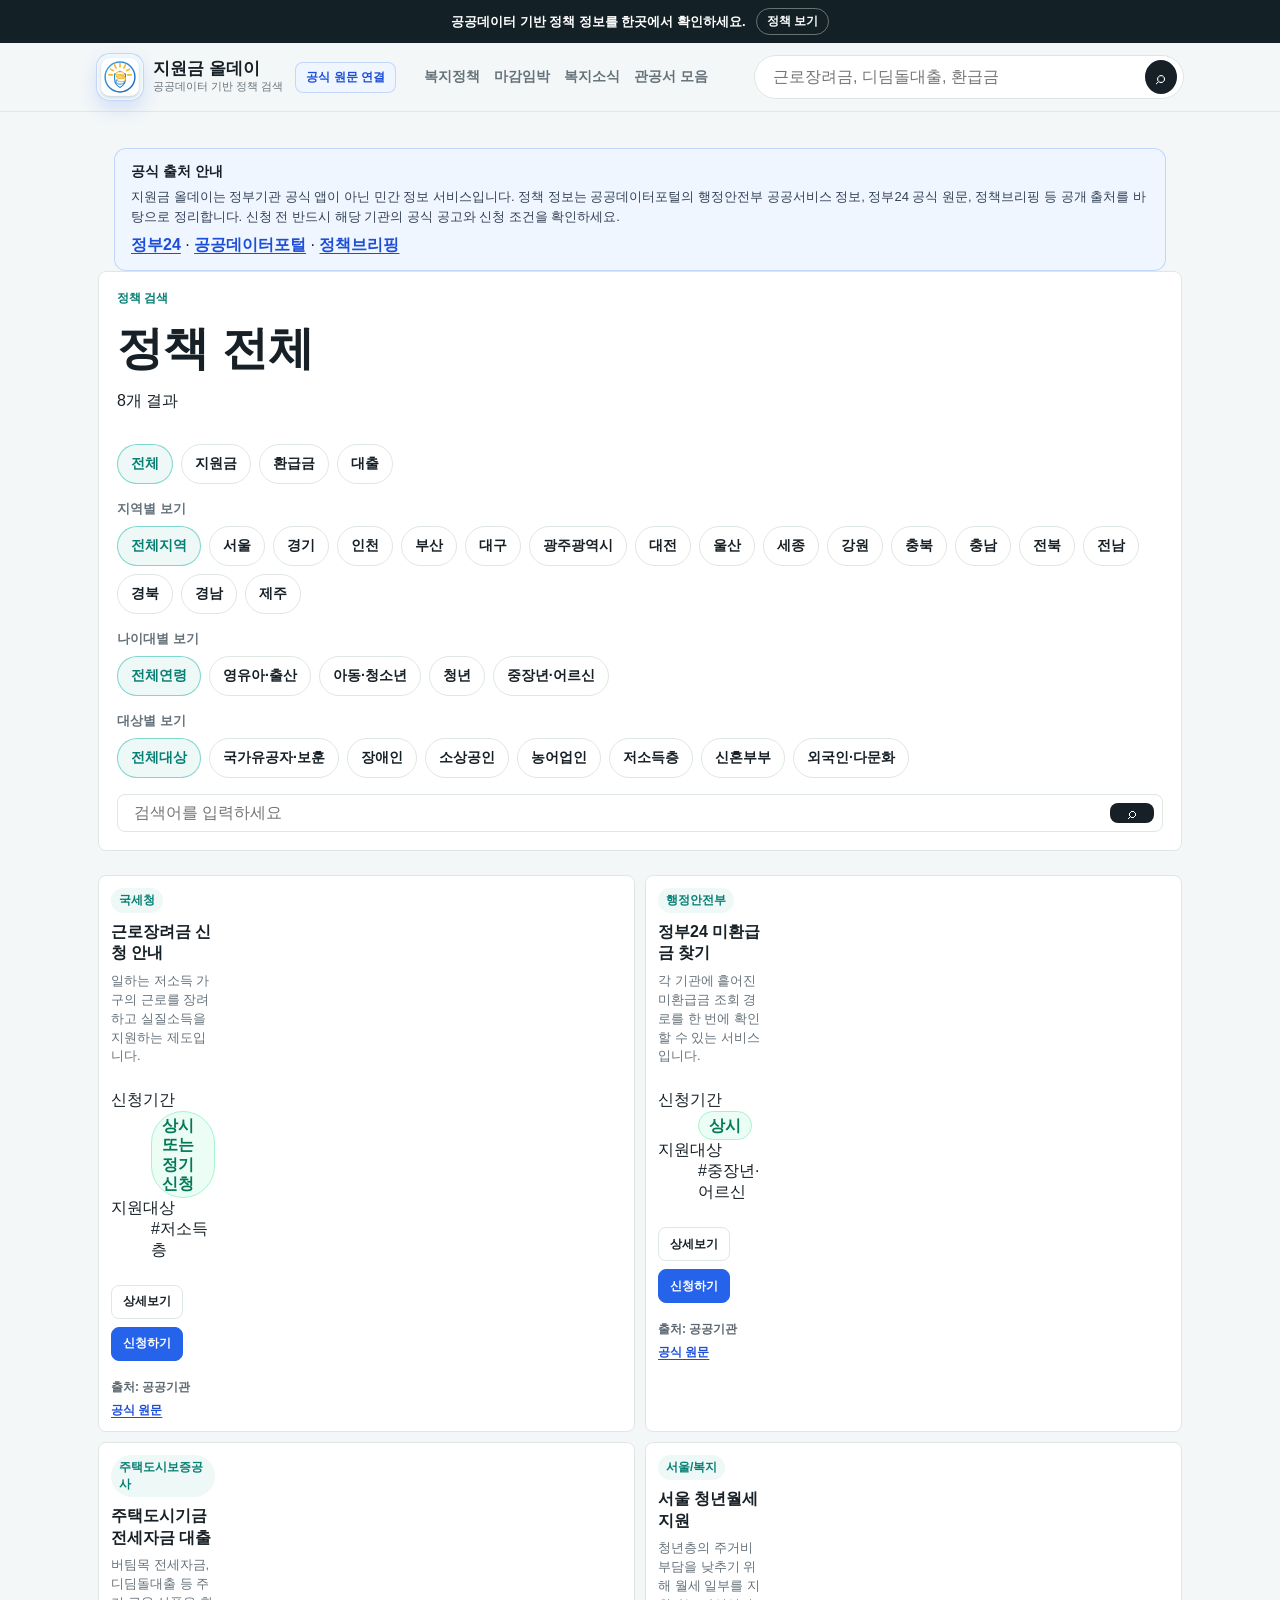
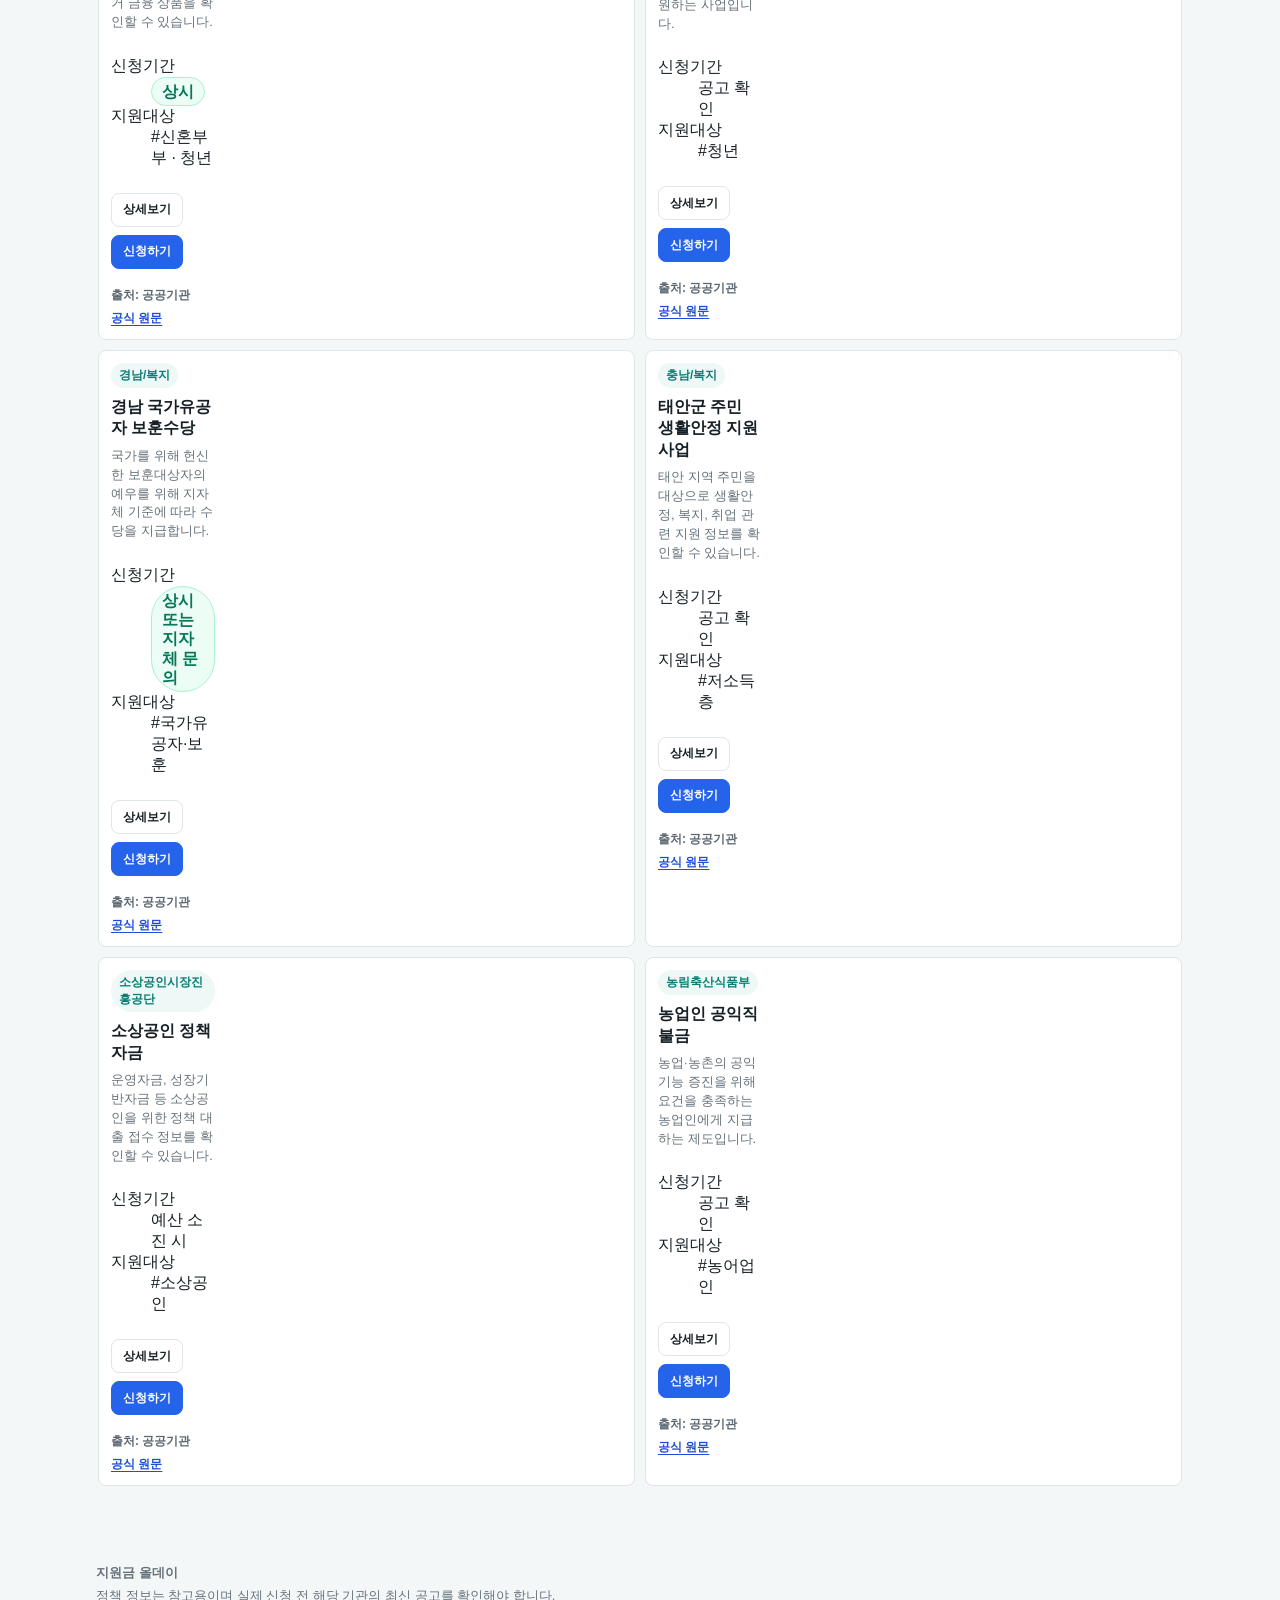
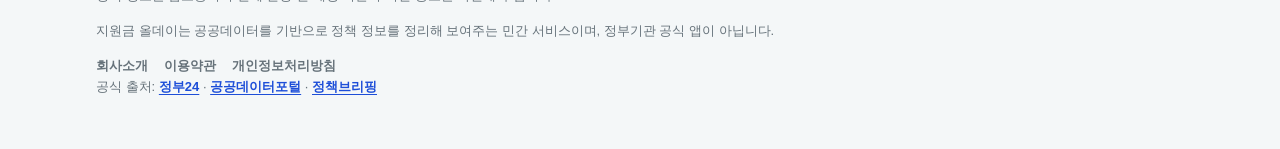
==== index.html @ d2d2e26f "Load official source compliance patch on index" ====
<!doctype html>
<html lang="ko">
  <head>
    <meta charset="utf-8" />
    <meta name="viewport" content="width=device-width, initial-scale=1" />
    <meta name="description" content="지원금, 환급금, 정책 대출 정보를 조건별로 검색하고 비교하세요." />
    <meta name="theme-color" content="#2563eb" />
    <meta name="application-name" content="지원금 올데이" />
    <meta name="mobile-web-app-capable" content="yes" />
    <meta name="apple-mobile-web-app-capable" content="yes" />
    <meta name="apple-mobile-web-app-title" content="지원금 올데이" />
    <meta name="apple-mobile-web-app-status-bar-style" content="default" />
    <link rel="icon" href="assets/icon-government-support25.svg?v=2" type="image/svg+xml" />
    <link rel="apple-touch-icon" href="assets/app-icon-192.png?v=1" />
    <link rel="manifest" href="manifest.webmanifest" />
    <link rel="stylesheet" href="styles.css?v=10" />
    <link rel="stylesheet" href="desktop.css" />
    <link rel="stylesheet" href="category-app-style.css?v=7" />
    <link rel="stylesheet" href="popular-filter-fix.css?v=4" />
    <link rel="stylesheet" href="source-compliance-fix.css?v=1" />
    <title>정책 검색 - 지원금 올데이</title>
    <script>
      if (new URLSearchParams(location.search).get("mode") === "official") {
        document.documentElement.classList.add("official-mode-boot");
      }
    </script>
    <style>
      html.official-mode-boot body[data-page="category"]:not(.category-official-mode) .site-main {
        opacity: 0;
      }
    </style>
  </head>
  <body data-page="category">
    <div class="promo-bar"><span>공공데이터 기반 정책 정보를 한곳에서 확인하세요.</span><a href="category.html">정책 보기</a></div>
    <header class="site-header">
      <div class="header-inner">
        <a class="brand" href="index.html"><img class="brand-mark" src="assets/logo-government-support25.svg?v=3" alt="" width="48" height="48" /><span class="brand-copy"><strong>지원금 올데이</strong><small>공공데이터 기반 정책 검색</small></span></a>
        <span class="trust-badge">공식 원문 연결</span>
        <nav class="desktop-nav" aria-label="주요 메뉴">
          <a href="category.html">복지정책</a>
          <a href="category.html?deadline=soon">마감임박</a>
          <a href="category.html?mode=news">복지소식</a>
          <a class="official-links-nav-link" href="category.html?mode=official">관공서 모음</a>
        </nav>
        <form class="site-search" id="siteSearch" role="search">
          <label class="sr-only" for="globalSearch">검색</label>
          <input id="globalSearch" type="search" placeholder="근로장려금, 디딤돌대출, 환급금" />
          <button type="submit" aria-label="검색">⌕</button>
        </form>
      </div>
    </header>
    <nav class="category-tabs" aria-label="정책 화면">
      <a class="active" href="category.html">복지정책</a>
      <a href="category.html?deadline=soon">마감임박</a>
      <a href="category.html?mode=news">복지소식</a>
      <a class="official-links-tab-link" href="category.html?mode=official">관공서 모음</a>
    </nav>

    <main class="site-main">
      <div class="page-stack">
        <section class="category-hero section-card">
          <p class="eyebrow">정책 검색</p>
          <h1 id="categoryTitle">정책 전체</h1>
          <p id="categoryCount">불러오는 중</p>
          <div class="filter-row" aria-label="정책 유형">
            <a href="category.html" data-type-filter="전체">전체</a>
            <a href="category.html?type=지원금" data-type-filter="지원금">지원금</a>
            <a href="category.html?type=환급금" data-type-filter="환급금">환급금</a>
            <a href="category.html?type=대출" data-type-filter="대출">대출</a>
          </div>
          <div class="region-filter">
            <span>지역별 보기</span>
            <div class="filter-row" id="regionFilter" aria-label="지역"></div>
          </div>
          <div class="region-filter">
            <span>나이대별 보기</span>
            <div class="filter-row" id="ageFilter" aria-label="나이대"></div>
          </div>
          <div class="region-filter">
            <span>대상별 보기</span>
            <div class="filter-row" id="targetFilter" aria-label="대상"></div>
          </div>
          <form class="search-box" id="categorySearch" role="search">
            <label class="sr-only" for="categorySearchInput">정책 검색</label>
            <input id="categorySearchInput" type="search" placeholder="검색어를 입력하세요" />
            <button type="submit" aria-label="검색">⌕</button>
          </form>
        </section>

        <section class="section">
          <p class="result-notice" id="resultNotice"></p>
          <div class="policy-list full-list" id="policyList">
            <div class="empty-card">조건에 맞는 정책을 찾고 있습니다</div>
          </div>
        </section>
      </div>
    </main>

    <footer class="site-footer">
      <strong>지원금 올데이</strong>
      <p>정책 정보는 참고용이며 실제 신청 전 해당 기관의 최신 공고를 확인해야 합니다.</p>
      <p class="footer-disclaimer">지원금 올데이는 공공데이터를 기반으로 정책 정보를 정리해 보여주는 민간 서비스이며, 정부기관 공식 앱이 아닙니다.</p>
      <div class="footer-links"><a href="about.html">회사소개</a><a href="terms.html">이용약관</a><a href="privacy.html">개인정보처리방침</a></div>
    </footer>
    <div class="toast" id="toast" role="status" hidden></div>
    <script src="app-shell.js?v=2"></script>
    <script src="site-data.js?v=8"></script>
    <script src="site.js?v=24"></script>
    <script src="search-fix.js?v=2"></script>
    <script src="click-snapshot.js?v=1"></script>
    <script src="region-fix.js?v=21"></script>
    <script src="age-merge-fix.js?v=1"></script>
    <script src="target-foreigner-fix.js?v=2"></script>
    <script src="region-label-fix.js?v=6"></script>
    <script src="category-match-fix.js?v=11"></script>
    <script src="gyeonggi-gwangju-search-fix.js?v=6"></script>
    <script src="gwangju-region-api-fix.js?v=1"></script>
    <script src="search-stability-fix.js?v=1"></script>
    <script src="loading-copy-fix.js?v=1"></script>
    <script src="category-app-style.js?v=12"></script>
    <script src="agency-label-fix.js?v=3"></script>
    <script src="policy-news.js?v=3"></script>
    <script src="popular-filter-fix.js?v=2"></script>
    <script src="deadline-badge-fix.js?v=2"></script>
    <script src="mobile-search-action.js?v=3"></script>
    <script src="repeat-search-reset-fix.js?v=1"></script>
    <script src="official-links.js?v=10"></script>
    <script src="source-compliance-fix.js?v=1"></script>
  </body>
</html>
---- styles.css ----
:root {
  --bg: #f4f7f8;
  --surface: #ffffff;
  --surface-soft: #eef8f6;
  --surface-warm: #fff5e4;
  --ink: #172026;
  --muted: #66727a;
  --line: #dfe7e5;
  --teal: #12b8a6;
  --teal-dark: #087f74;
  --coral: #ff785f;
  --blue: #2563eb;
  --blue-dark: #1d4ed8;
  --gold: #f5ad2f;
  --shadow: 0 18px 45px rgba(19, 32, 38, 0.11);
  --radius: 8px;
  --nav-height: 74px;
  font-family:
    Pretendard,
    -apple-system,
    BlinkMacSystemFont,
    "Segoe UI",
    "Noto Sans KR",
    sans-serif;
}

* {
  box-sizing: border-box;
}

[hidden] {
  display: none !important;
}

html {
  scroll-behavior: smooth;
}

body {
  min-width: 320px;
  margin: 0;
  overflow-x: hidden;
  background: var(--bg);
  color: var(--ink);
  letter-spacing: 0;
}

button,
input,
select,
textarea {
  font: inherit;
}

button {
  cursor: pointer;
}

a {
  color: inherit;
  text-decoration: none;
}

img {
  display: block;
  max-width: 100%;
}

.sr-only {
  position: absolute;
  width: 1px;
  height: 1px;
  padding: 0;
  margin: -1px;
  overflow: hidden;
  clip: rect(0, 0, 0, 0);
  white-space: nowrap;
  border: 0;
}

.promo-bar {
  position: sticky;
  top: 0;
  z-index: 30;
  min-height: 38px;
  display: flex;
  align-items: center;
  justify-content: center;
  gap: 10px;
  padding: 8px 14px;
  background: #132026;
  color: #ffffff;
  font-size: 13px;
  font-weight: 900;
}

.promo-bar a {
  border: 1px solid rgba(255, 255, 255, 0.36);
  border-radius: 999px;
  padding: 4px 10px;
  font-size: 12px;
}

.site-header {
  position: sticky;
  top: 38px;
  z-index: 25;
  background: rgba(244, 247, 248, 0.94);
  border-bottom: 1px solid rgba(223, 231, 229, 0.94);
  backdrop-filter: blur(16px);
}

.header-inner {
  width: min(1120px, 100%);
  min-height: 66px;
  margin: 0 auto;
  padding: 10px 16px;
  display: flex;
  align-items: center;
  gap: 12px;
}

.brand {
  min-width: 0;
  display: inline-flex;
  align-items: center;
  gap: 9px;
}

.brand-mark {
  width: 46px;
  height: 46px;
  border-radius: 12px;
  display: grid;
  place-items: center;
  border: 1px solid rgba(37, 99, 235, 0.26);
  background: linear-gradient(135deg, var(--blue), #173b8f);
  color: #ffffff;
  font-size: 18px;
  font-weight: 950;
  letter-spacing: 0;
  box-shadow: 0 8px 18px rgba(37, 99, 235, 0.16);
}

.brand-copy {
  display: grid;
  gap: 2px;
}

.brand-copy strong {
  font-size: 17px;
  line-height: 1;
  letter-spacing: 0;
  white-space: nowrap;
}

.brand-copy small {
  color: var(--muted);
  font-size: 11px;
  white-space: nowrap;
}

.trust-badge {
  display: none;
  min-height: 30px;
  align-items: center;
  border: 1px solid rgba(37, 99, 235, 0.22);
  border-radius: var(--radius);
  background: #eff6ff;
  color: var(--blue-dark);
  padding: 6px 10px;
  font-size: 12px;
  font-weight: 900;
  white-space: nowrap;
}

.desktop-nav {
  display: none;
  align-items: center;
  gap: 14px;
  margin-left: 16px;
  color: var(--muted);
  font-size: 14px;
  font-weight: 900;
}

.desktop-nav a:hover {
  color: var(--teal-dark);
}

.site-search {
  flex: 1;
  max-width: 430px;
  margin-left: auto;
  display: none;
  align-items: center;
  background: var(--surface);
  border: 1px solid var(--line);
  border-radius: 999px;
  padding: 4px 6px 4px 16px;
}

.site-search input {
  min-width: 0;
  width: 100%;
  border: 0;
  outline: 0;
  background: transparent;
}

.site-search button {
  width: 34px;
  height: 34px;
  border: 0;
  border-radius: 50%;
  background: var(--ink);
  color: #ffffff;
  font-size: 18px;
}

.site-main {
  width: min(1120px, 100%);
  margin: 0 auto;
  padding: 16px 16px calc(var(--nav-height) + 26px);
}

.page-stack {
  display: grid;
  gap: 24px;
}

.hero-layout {
  display: grid;
  gap: 14px;
}

.hero-card,
.quick-card,
.section-card,
.detail-card,
.notice-card {
  background: var(--surface);
  border: 1px solid var(--line);
  border-radius: var(--radius);
}

.hero-card {
  overflow: hidden;
  box-shadow: var(--shadow);
}

.hero-copy {
  display: grid;
  gap: 14px;
  padding: 20px;
}

.eyebrow {
  margin: 0;
  color: var(--teal-dark);
  font-size: 12px;
  font-weight: 900;
}

h1,
h2,
h3,
p {
  margin-top: 0;
}

.hero-copy h1 {
  margin: 0;
  font-size: clamp(30px, 6.2vw, 54px);
  line-height: 1.05;
  letter-spacing: 0;
  overflow-wrap: anywhere;
  word-break: keep-all;
}

.hero-copy p:not(.eyebrow) {
  margin: 0;
  color: var(--muted);
  line-height: 1.65;
}

.hero-actions,
.detail-actions,
.card-actions {
  display: flex;
  flex-wrap: wrap;
  gap: 8px;
}

.primary-button,
.ghost-button,
.apply-link {
  min-height: 40px;
  border-radius: var(--radius);
  border: 1px solid transparent;
  display: inline-flex;
  align-items: center;
  justify-content: center;
  padding: 10px 14px;
  font-size: 14px;
  font-weight: 900;
  white-space: nowrap;
}

.primary-button,
.apply-link {
  border-color: var(--blue);
  background: var(--blue);
  color: #ffffff;
  box-shadow: 0 8px 18px rgba(37, 99, 235, 0.18);
}

.primary-button:hover,
.apply-link:hover {
  border-color: var(--blue-dark);
  background: var(--blue-dark);
}

.ghost-button {
  background: #ffffff;
  border-color: var(--line);
  color: var(--ink);
}

.hero-media {
  position: relative;
  min-height: 220px;
  margin: 0;
  background: #dbe7e6;
}

.hero-media img {
  width: 100%;
  height: 100%;
  min-height: 220px;
  object-fit: cover;
}

.download-panel {
  position: absolute;
  left: 14px;
  right: 14px;
  bottom: 14px;
  display: grid;
  gap: 10px;
  padding: 12px;
  border-radius: var(--radius);
  background: rgba(255, 255, 255, 0.92);
  border: 1px solid rgba(255, 255, 255, 0.8);
  backdrop-filter: blur(10px);
}

.download-panel small,
.section-head span,
.mini-meta,
.notice-card p {
  color: var(--muted);
}

.store-row {
  display: flex;
  flex-wrap: wrap;
  gap: 6px;
}

.store-row button {
  min-height: 34px;
  border: 1px solid var(--line);
  border-radius: var(--radius);
  background: #ffffff;
  padding: 7px 12px;
  font-size: 12px;
  font-weight: 900;
}

.quick-card {
  display: grid;
  gap: 14px;
  padding: 16px;
}

.quick-card h2 {
  margin: 0 0 4px;
  font-size: 22px;
}

.category-grid {
  display: grid;
  grid-template-columns: repeat(3, minmax(0, 1fr));
  gap: 10px;
}

.category-tile {
  min-height: 126px;
  display: grid;
  align-items: center;
  justify-items: center;
  gap: 8px;
  border: 1px solid rgba(18, 184, 166, 0.16);
  border-radius: var(--radius);
  background: linear-gradient(180deg, #f0fdfa 0%, #ffffff 100%);
  padding: 12px 10px;
  font-weight: 900;
  transition:
    border-color 160ms ease,
    background 160ms ease,
    transform 160ms ease;
}

.category-tile:nth-child(2) {
  border-color: rgba(255, 120, 95, 0.18);
  background: linear-gradient(180deg, #fff5f2 0%, #ffffff 100%);
}

.category-tile:nth-child(3) {
  border-color: rgba(37, 99, 235, 0.18);
  background: linear-gradient(180deg, #eff6ff 0%, #ffffff 100%);
}

.category-tile:hover {
  border-color: rgba(37, 99, 235, 0.28);
  transform: translateY(-1px);
}

.category-tile.active,
.filter-row a.active {
  border-color: rgba(18, 184, 166, 0.5);
  background: var(--surface-soft);
  color: var(--teal-dark);
}

.tile-illustration {
  width: 74px;
  height: 56px;
  object-fit: contain;
}

.tile-copy {
  min-width: 0;
  display: grid;
  justify-items: center;
  gap: 3px;
  text-align: center;
}

.tile-copy strong {
  color: var(--ink);
  font-size: 16px;
  line-height: 1.15;
}

.tile-copy small {
  color: var(--muted);
  font-size: 12px;
  font-weight: 800;
  line-height: 1.25;
}

.search-box {
  display: flex;
  gap: 8px;
  padding: 8px;
  border: 1px solid var(--line);
  border-radius: var(--radius);
  background: #ffffff;
}

.search-box input {
  min-width: 0;
  flex: 1;
  border: 0;
  outline: 0;
  background: transparent;
  padding: 0 8px;
}

.search-box button {
  width: 44px;
  border: 0;
  border-radius: var(--radius);
  background: var(--ink);
  color: #ffffff;
}

.home-search-box {
  min-height: 42px;
  align-items: center;
  gap: 12px;
  padding: 0;
  border: 0;
  background: transparent;
}

.home-search-box input {
  min-height: 42px;
  padding: 0;
  color: var(--ink);
  font-size: 19px;
  font-weight: 900;
}

.home-search-box input::placeholder {
  color: #7f8b9a;
  opacity: 1;
}

.home-search-icon {
  position: relative;
  width: 18px;
  height: 18px;
  flex: 0 0 18px;
  border: 2px solid #8997a6;
  border-radius: 50%;
}

.home-search-icon::after {
  content: "";
  position: absolute;
  right: -6px;
  bottom: -4px;
  width: 8px;
  height: 2px;
  border-radius: 999px;
  background: #8997a6;
  transform: rotate(45deg);
  transform-origin: center;
}

.suggest-search-row {
  display: flex;
  flex-wrap: wrap;
  align-items: center;
  gap: 7px;
}

.suggest-search-row > span {
  margin-right: 6px;
  color: #8a98a8;
  font-size: 14px;
  font-weight: 900;
}

.suggest-search-row a {
  min-height: 28px;
  display: inline-flex;
  align-items: center;
  border: 1px solid #cfe3ff;
  border-radius: 6px;
  background: #e4f0ff;
  color: #0969ff;
  padding: 0 9px;
  font-size: 13px;
  font-weight: 900;
  white-space: nowrap;
}

.suggest-search-row a:hover {
  border-color: #93c5fd;
  background: #dbeafe;
}

.tag-row,
.filter-row {
  display: flex;
  gap: 8px;
  overflow-x: auto;
  padding-bottom: 2px;
  scrollbar-width: none;
}

.tag-row::-webkit-scrollbar,
.filter-row::-webkit-scrollbar {
  display: none;
}

.region-shortcuts {
  flex-wrap: wrap;
  overflow-x: visible;
  padding-bottom: 0;
}

.shortcut-group {
  display: grid;
  gap: 8px;
}

.shortcut-group > span {
  color: var(--muted);
  font-size: 13px;
  font-weight: 900;
}

.tag-row a,
.filter-row a {
  min-height: 40px;
  display: inline-flex;
  align-items: center;
  border: 1px solid var(--line);
  border-radius: 999px;
  background: #ffffff;
  padding: 9px 13px;
  font-size: 14px;
  font-weight: 900;
  white-space: nowrap;
}

.region-shortcuts a {
  min-height: 36px;
  border-radius: var(--radius);
  padding: 8px 11px;
  font-size: 13px;
}

.region-filter {
  display: grid;
  gap: 8px;
}

.region-filter > span {
  color: var(--muted);
  font-size: 13px;
  font-weight: 900;
}

.section {
  display: grid;
  gap: 12px;
}

.result-notice {
  margin: 0;
  color: var(--muted);
  font-size: 13px;
  line-height: 1.45;
}

.result-notice:empty {
  display: none;
}

.section-head {
  display: flex;
  align-items: end;
  justify-content: space-between;
  gap: 12px;
}

.section-head h2 {
  margin: 0 0 4px;
  font-size: 22px;
}

.more-link {
  color: var(--teal-dark);
  font-weight: 900;
}

.policy-list,
.issue-grid {
  display: grid;
  gap: 10px;
}

.policy-card {
  min-width: 0;
  display: grid;
  grid-template-columns: 76px 1fr;
  gap: 12px;
  padding: 12px;
  background: var(--surface);
  border: 1px solid var(--line);
  border-radius: var(--radius);
}

.policy-thumb {
  width: 76px;
  aspect-ratio: 1;
  display: grid;
  place-items: center;
  border-radius: var(--radius);
  border: 1px solid rgba(18, 184, 166, 0.16);
  background: linear-gradient(180deg, #f0fdfa 0%, #ffffff 100%);
  overflow: hidden;
}

.policy-thumb.support {
  border-color: rgba(18, 184, 166, 0.16);
  background: linear-gradient(180deg, #f0fdfa 0%, #ffffff 100%);
}

.policy-thumb.refund {
  border-color: rgba(255, 120, 95, 0.18);
  background: linear-gradient(180deg, #fff5f2 0%, #ffffff 100%);
}

.policy-thumb.loan {
  border-color: rgba(37, 99, 235, 0.18);
  background: linear-gradient(180deg, #eff6ff 0%, #ffffff 100%);
}

.policy-body {
  min-width: 0;
  display: grid;
  gap: 8px;
}

.meta-row,
.mini-meta {
  display: flex;
  align-items: center;
  flex-wrap: wrap;
  gap: 6px;
  font-size: 13px;
}

.badge {
  display: inline-flex;
  min-height: 24px;
  align-items: center;
  border-radius: 999px;
  background: var(--surface-soft);
  color: var(--teal-dark);
  padding: 4px 8px;
  font-size: 12px;
  font-weight: 900;
}

.badge.refund {
  background: #fff0ed;
  color: #b23e2e;
}

.badge.loan {
  background: #edf3ff;
  color: #255fb8;
}

.badge.deadline {
  background: var(--surface-warm);
  color: #8a5a00;
}

.policy-card h3,
.issue-card h3 {
  margin: 0;
  font-size: 16px;
  line-height: 1.35;
  overflow-wrap: anywhere;
}

.policy-card p,
.issue-card p {
  margin: 0;
  color: var(--muted);
  font-size: 13px;
  line-height: 1.45;
}

.card-actions {
  justify-content: flex-start;
}

.card-actions button,
.card-actions .apply-link,
.card-actions .ghost-button {
  min-height: 34px;
  border: 1px solid var(--line);
  border-radius: var(--radius);
  padding: 7px 11px;
  font-size: 12px;
  font-weight: 900;
  box-shadow: none;
}

.card-actions button,
.card-actions .ghost-button {
  background: #ffffff;
  color: var(--ink);
}

.card-actions .apply-link {
  border-color: var(--blue);
  background: var(--blue);
  color: #ffffff;
}

.issue-card,
.empty-card,
.notice-card {
  padding: 14px;
  border: 1px solid var(--line);
  border-radius: var(--radius);
  background: var(--surface);
}

.issue-grid {
  grid-template-columns: repeat(2, minmax(0, 1fr));
}

.issue-card {
  min-height: 136px;
  display: grid;
  align-content: space-between;
}

.issue-visual {
  height: 36px;
  border-radius: var(--radius);
  background: linear-gradient(90deg, var(--teal), var(--coral));
}

.category-hero,
.detail-card,
.content-page {
  display: grid;
  gap: 16px;
  padding: 18px;
}

.category-hero h1,
.detail-head h1,
.content-page h1 {
  margin: 0;
  font-size: clamp(28px, 7vw, 46px);
  line-height: 1.12;
}

.detail-card {
  grid-template-columns: 1fr;
}

.detail-head,
.detail-section {
  display: grid;
  gap: 12px;
}

.detail-head p,
.detail-section p,
.content-page p,
.content-page li {
  color: var(--muted);
  line-height: 1.7;
}

.benefit-summary {
  display: grid;
  gap: 6px;
  padding: 16px;
  border-radius: var(--radius);
  background: var(--surface-soft);
}

.benefit-summary strong {
  font-size: 30px;
}

.detail-grid {
  display: grid;
  gap: 8px;
}

.detail-row {
  display: grid;
  grid-template-columns: 112px 1fr;
  gap: 10px;
  padding: 10px 0;
  border-bottom: 1px solid var(--line);
}

.detail-row dt {
  color: var(--muted);
  font-size: 13px;
  font-weight: 900;
}

.detail-row dd {
  margin: 0;
  line-height: 1.5;
}

.field {
  display: grid;
  gap: 6px;
}

.field label {
  color: var(--muted);
  font-size: 12px;
  font-weight: 900;
}

.field input,
.field textarea {
  width: 100%;
  min-height: 44px;
  border: 1px solid var(--line);
  border-radius: var(--radius);
  background: #ffffff;
  padding: 10px 12px;
  outline: 0;
}

.field textarea {
  min-height: 96px;
  resize: vertical;
}

.bottom-nav {
  position: fixed;
  left: 0;
  right: 0;
  bottom: 0;
  z-index: 28;
  height: var(--nav-height);
  display: grid;
  grid-template-columns: repeat(2, 1fr);
  padding: 8px max(8px, env(safe-area-inset-left)) calc(8px + env(safe-area-inset-bottom))
    max(8px, env(safe-area-inset-right));
  background: rgba(255, 255, 255, 0.96);
  border-top: 1px solid var(--line);
  box-shadow: 0 -12px 30px rgba(19, 32, 38, 0.1);
  backdrop-filter: blur(16px);
}

.bottom-nav a {
  min-width: 0;
  display: grid;
  justify-items: center;
  align-content: center;
  gap: 4px;
  color: var(--muted);
  font-size: 11px;
  font-weight: 900;
}

.bottom-nav a.active {
  color: var(--teal-dark);
}

.nav-dot {
  width: 22px;
  height: 22px;
  position: relative;
}

.nav-dot::before,
.nav-dot::after {
  content: "";
  position: absolute;
  border-radius: 3px;
  background: currentColor;
}

.nav-home::before {
  width: 18px;
  height: 13px;
  left: 2px;
  bottom: 2px;
}

.nav-home::after {
  width: 13px;
  height: 13px;
  left: 4px;
  top: 0;
  transform: rotate(45deg);
}

.nav-doc::before {
  width: 16px;
  height: 18px;
  left: 3px;
  top: 2px;
}

.nav-doc::after {
  width: 10px;
  height: 3px;
  left: 6px;
  top: 8px;
  background: #ffffff;
  box-shadow: 0 5px 0 #ffffff;
}

.site-footer {
  width: min(1120px, 100%);
  margin: 0 auto;
  padding: 28px 16px calc(var(--nav-height) + 28px);
  color: var(--muted);
  font-size: 13px;
  line-height: 1.7;
}

.footer-links {
  display: flex;
  flex-wrap: wrap;
  gap: 10px 16px;
  margin-top: 12px;
}

.footer-links a {
  font-weight: 900;
}

.toast {
  position: fixed;
  left: 16px;
  right: 16px;
  bottom: calc(var(--nav-height) + 16px);
  z-index: 60;
  max-width: 480px;
  margin: 0 auto;
  padding: 13px 16px;
  border-radius: var(--radius);
  background: #132026;
  color: #ffffff;
  font-weight: 900;
  box-shadow: var(--shadow);
}

@media (max-width: 480px) {
  .brand-copy small {
    display: none;
  }

  .hero-copy h1 {
    word-break: keep-all;
  }
}

@media (min-width: 760px) {
  .desktop-nav,
  .site-search {
    display: flex;
  }

  .trust-badge {
    display: inline-flex;
  }

  .site-main {
    padding-bottom: calc(var(--nav-height) + 54px);
  }

  .bottom-nav {
    left: 50%;
    right: auto;
    bottom: 18px;
    width: min(620px, calc(100% - 32px));
    height: 66px;
    transform: translateX(-50%);
    border: 1px solid var(--line);
    border-radius: 999px;
    padding: 8px;
  }

  .hero-layout {
    grid-template-columns: minmax(0, 1.35fr) minmax(320px, 0.65fr);
  }

  .hero-card {
    display: grid;
    grid-template-columns: minmax(0, 1.05fr) minmax(330px, 0.95fr);
  }

  .hero-media,
  .hero-media img {
    min-height: 100%;
  }

  .policy-list.featured-list {
    grid-template-columns: repeat(2, minmax(0, 1fr));
  }

  .issue-grid {
    grid-template-columns: repeat(3, minmax(0, 1fr));
  }

  .detail-card {
    grid-template-columns: minmax(0, 1fr) 290px;
    align-items: start;
  }

  .detail-section {
    grid-column: 1 / -1;
  }
}

@media (min-width: 1040px) {
  .policy-list.full-list {
    grid-template-columns: repeat(3, minmax(0, 1fr));
  }

  .policy-list.full-list .policy-card {
    grid-template-columns: 1fr;
  }

  .policy-list.full-list .policy-thumb {
    width: 100%;
    aspect-ratio: 2.1 / 1;
  }

  .policy-list.full-list .policy-thumb .tile-illustration {
    width: 96px;
    height: 72px;
  }
}
---- desktop.css ----
.brand-mark {
  width: 48px;
  height: 48px;
  flex: 0 0 48px;
  display: block;
  overflow: hidden;
  border-radius: 14px;
  background:
    #ffffff url("assets/logo-government-support25.svg?v=3") center / contain no-repeat;
  color: transparent;
  font-size: 0;
  line-height: 0;
  text-indent: -999px;
}

.bottom-nav {
  display: none !important;
}

.hero-media {
  background: #eef6f4;
}

.hero-media > img {
  object-fit: contain;
  object-position: center;
  background: #eef6f4;
  opacity: 1;
}

@media (min-width: 760px) {
  .site-main {
    padding: 22px 18px 48px;
  }

  .bottom-nav {
    display: none;
  }

  .hero-layout {
    grid-template-columns: 1fr;
    align-items: start;
    gap: 18px;
  }

  .hero-card {
    display: grid;
    grid-template-columns: minmax(0, 0.95fr) minmax(360px, 0.75fr);
    min-height: 360px;
  }

  .hero-copy {
    align-content: center;
    padding: 34px;
  }

  .hero-copy h1 {
    font-size: 46px;
  }

  .hero-media,
  .hero-media img {
    min-height: 360px;
  }

  .quick-card {
    grid-template-columns: repeat(3, minmax(0, 1fr));
    align-items: start;
    gap: 16px 18px;
    padding: 18px;
  }

  .quick-card > div:first-child,
  .quick-card > .category-grid,
  .quick-card > .home-search-box,
  .quick-card > .suggest-search-row {
    grid-column: 1 / -1;
  }

  .category-grid {
    gap: 12px;
  }

  .category-tile {
    min-height: 118px;
    grid-template-columns: auto minmax(0, 1fr);
    justify-items: start;
    text-align: left;
    padding: 16px;
  }

  .tile-illustration {
    width: 82px;
    height: 62px;
  }

  .tile-copy {
    justify-items: start;
    text-align: left;
  }

  .home-search-box {
    width: min(760px, 100%);
    min-height: 56px;
    padding: 0 16px;
    border: 1px solid var(--line);
    border-radius: 14px;
    background: #ffffff;
  }

  .home-search-box input {
    min-height: 54px;
  }

  .shortcut-group {
    align-content: start;
    gap: 10px;
  }

  .region-shortcuts {
    align-content: start;
    max-height: 124px;
    overflow-y: auto;
    padding-right: 2px;
  }

  .filter-row {
    flex-wrap: wrap;
    overflow-x: visible;
    padding-bottom: 0;
  }

  .policy-list.featured-list {
    grid-template-columns: repeat(3, minmax(0, 1fr));
  }

  .site-footer {
    padding-bottom: 38px;
  }
}

@media (min-width: 1040px) {
  .policy-list.full-list {
    grid-template-columns: repeat(2, minmax(0, 1fr));
  }

  .policy-list.full-list .policy-card {
    grid-template-columns: 104px minmax(0, 1fr);
    align-items: start;
  }

  .policy-list.full-list .policy-thumb {
    width: 104px;
    aspect-ratio: 1;
  }

  .policy-list.full-list .policy-thumb .tile-illustration {
    width: 82px;
    height: 62px;
  }
}
---- category-app-style.css ----
.category-tabs,
.filter-summary-row,
.filter-sheet-backdrop {
  display: none;
}

body[data-page="category"].category-news-mode .category-hero > .filter-row[aria-label="정책 유형"],
body[data-page="category"].category-news-mode .filter-summary-row,
body[data-page="category"].category-news-mode .search-box {
  display: none;
}

@media (max-width: 759px) {
  body[data-page="category"] {
    background: #f5f6f8;
  }

  body[data-page="category"] .promo-bar,
  body[data-page="category"] .brand-mark,
  body[data-page="category"] .brand-copy small,
  body[data-page="category"] .trust-badge,
  body[data-page="category"] .desktop-nav,
  body[data-page="category"] .site-search {
    display: none;
  }

  body[data-page="category"] .site-header {
    top: 0;
    background: rgba(255, 255, 255, 0.96);
    border-bottom: 0;
    box-shadow: none;
  }

  body[data-page="category"] .header-inner {
    position: relative;
    min-height: 58px;
    justify-content: center;
    padding: 8px 54px;
  }

  body[data-page="category"] .header-inner::before,
  body[data-page="category"] .header-inner::after {
    content: "";
    position: absolute;
    top: 50%;
    transform: translateY(-50%);
  }

  body[data-page="category"] .header-inner::before {
    left: 21px;
    width: 20px;
    height: 20px;
    border: 2px solid #111827;
    border-radius: 50%;
  }

  body[data-page="category"] .header-inner::after {
    right: 25px;
    width: 5px;
    height: 5px;
    border-radius: 50%;
    background: #111827;
    box-shadow: 0 -9px 0 #111827, 0 9px 0 #111827;
  }

  body[data-page="category"] .brand {
    justify-content: center;
  }

  body[data-page="category"] .brand::after {
    content: "";
    position: absolute;
    left: 38px;
    top: 37px;
    width: 9px;
    height: 2px;
    border-radius: 999px;
    background: #111827;
    transform: rotate(45deg);
  }

  body[data-page="category"] .brand-copy strong {
    font-size: 23px;
    line-height: 1;
    font-weight: 950;
    letter-spacing: 0;
  }

  body[data-page="category"] .category-tabs {
    position: sticky;
    top: 58px;
    z-index: 24;
    display: flex;
    gap: 31px;
    overflow-x: auto;
    padding: 14px 22px 0;
    background: rgba(255, 255, 255, 0.96);
    border-bottom: 1px solid #e2e5ea;
    scrollbar-width: none;
  }

  body[data-page="category"] .category-tabs::-webkit-scrollbar,
  body[data-page="category"] .filter-summary-row::-webkit-scrollbar {
    display: none;
  }

  body[data-page="category"] .category-tabs a {
    position: relative;
    flex: 0 0 auto;
    min-height: 43px;
    color: #8d939d;
    font-size: 18px;
    font-weight: 950;
    white-space: nowrap;
  }

  body[data-page="category"] .category-tabs a.active {
    color: #111827;
  }

  body[data-page="category"] .category-tabs a.active::after {
    content: "";
    position: absolute;
    left: 0;
    right: 0;
    bottom: -1px;
    height: 3px;
    border-radius: 999px 999px 0 0;
    background: #111827;
  }

  body[data-page="category"] .site-main {
    padding: 12px 14px 28px;
  }

  body[data-page="category"] .page-stack {
    gap: 10px;
  }

  body[data-page="category"] .category-hero {
    gap: 0;
    padding: 0 0 2px;
    border: 0;
    background: transparent;
    box-shadow: none;
  }

  body[data-page="category"] .category-hero .eyebrow,
  body[data-page="category"] .category-hero h1,
  body[data-page="category"] #categoryCount,
  body[data-page="category"] .category-hero > .filter-row[aria-label="정책 유형"],
  body[data-page="category"] .region-filter,
  body[data-page="category"] .search-box {
    display: none;
  }

  body[data-page="category"] .filter-summary-row {
    display: flex;
    gap: 9px;
    overflow-x: auto;
    padding: 2px 0 4px;
    scrollbar-width: none;
  }

  body[data-page="category"] .filter-summary-row button {
    min-height: 48px;
    flex: 0 0 auto;
    display: inline-flex;
    align-items: center;
    gap: 8px;
    border: 1px solid #cfd5df;
    border-radius: 8px;
    background: #ffffff;
    color: #222831;
    padding: 10px 14px;
    font-size: 17px;
    font-weight: 950;
    box-shadow: 0 1px 3px rgba(17, 24, 39, 0.06);
  }

  body[data-page="category"] .filter-summary-row .summary-popular {
    border-color: #3154d4;
    color: #2445c7;
  }

  body[data-page="category"] .summary-icon {
    position: relative;
    width: 20px;
    height: 20px;
    flex: 0 0 20px;
    color: #5f6772;
  }

  body[data-page="category"] .summary-icon.map::before {
    content: "";
    position: absolute;
    inset: 1px 4px 5px;
    border-radius: 50% 50% 50% 0;
    background: currentColor;
    transform: rotate(-45deg);
  }

  body[data-page="category"] .summary-icon.user::before {
    content: "";
    position: absolute;
    top: 1px;
    left: 5px;
    width: 8px;
    height: 8px;
    border-radius: 50%;
    background: currentColor;
    box-shadow: 0 9px 0 4px rgba(95, 103, 114, 0.18);
  }

  body[data-page="category"] .summary-icon.bars::before {
    content: "";
    position: absolute;
    left: 3px;
    bottom: 3px;
    width: 4px;
    height: 10px;
    border-radius: 999px;
    background: #2563eb;
    box-shadow: 6px -5px 0 #2563eb, 12px -1px 0 #2563eb;
  }

  body[data-page="category"] .section {
    margin: 0;
  }

  body[data-page="category"] .result-notice:empty {
    display: none;
  }

  body[data-page="category"] .policy-list {
    gap: 11px;
  }

  body[data-page="category"] .policy-card,
  body[data-page="category"] .policy-card.app-list-card {
    display: block;
    padding: 17px 16px 15px;
    border: 1px solid #d7dce4;
    border-radius: 8px;
    background: #ffffff;
    box-shadow: 0 3px 11px rgba(15, 23, 42, 0.08);
  }

  body[data-page="category"] .policy-thumb,
  body[data-page="category"] .mini-meta {
    display: none;
  }

  body[data-page="category"] .policy-body {
    display: grid;
    gap: 9px;
  }

  body[data-page="category"] .meta-row {
    align-items: center;
    justify-content: space-between;
    gap: 8px;
    margin-bottom: 1px;
  }

  body[data-page="category"] .badge {
    min-height: 30px;
    border-radius: 8px;
    padding: 6px 11px;
    font-size: 15px;
    line-height: 1.05;
    font-weight: 950;
  }

  body[data-page="category"] .badge.agency {
    background: #2348d3;
    color: #ffffff;
  }

  body[data-page="category"] .badge.deadline {
    margin-left: auto;
    background: transparent;
    color: #8d2b2b;
    padding-inline: 0;
    white-space: nowrap;
  }

  body[data-page="category"] .policy-card h3 {
    margin: 0;
    color: #111827;
    font-size: 22px;
    line-height: 1.32;
    font-weight: 950;
    letter-spacing: 0;
  }

  body[data-page="category"] .policy-card h3 a {
    color: inherit;
  }

  body[data-page="category"] .policy-card .policy-highlight {
    display: -webkit-box;
    margin: 0;
    overflow: hidden;
    -webkit-line-clamp: 2;
    -webkit-box-orient: vertical;
    color: #a03a35;
    font-size: 18px;
    line-height: 1.42;
    font-weight: 850;
  }

  body[data-page="category"] .policy-facts {
    display: grid;
    grid-template-columns: 82px minmax(0, 1fr);
    gap: 7px 12px;
    margin: 3px 0 0;
    color: #20242b;
    font-size: 17px;
    line-height: 1.3;
  }

  body[data-page="category"] .policy-facts dt,
  body[data-page="category"] .policy-facts dd {
    margin: 0;
  }

  body[data-page="category"] .policy-facts dt {
    color: #111827;
    font-weight: 950;
  }

  body[data-page="category"] .policy-facts dd {
    min-width: 0;
    color: #414854;
    font-weight: 850;
  }

  body[data-page="category"] .card-actions {
    display: none;
  }

  body[data-page="category"] .empty-card {
    border-radius: 8px;
    background: #ffffff;
    font-size: 17px;
    font-weight: 850;
  }

  body[data-page="category"].filter-sheet-open {
    overflow: hidden;
  }

  .filter-sheet-backdrop {
    position: fixed;
    inset: 0;
    z-index: 80;
    display: flex;
    align-items: center;
    justify-content: center;
    padding: 22px;
    background: rgba(17, 24, 39, 0.62);
  }

  .filter-sheet {
    width: min(100%, 370px);
    max-height: min(76vh, 690px);
    display: grid;
    grid-template-rows: auto minmax(0, 1fr);
    gap: 12px;
    overflow: hidden;
    border-radius: 8px;
    background: #ffffff;
    padding: 26px 20px 20px;
    box-shadow: 0 22px 80px rgba(0, 0, 0, 0.24);
  }

  .filter-sheet-head {
    display: flex;
    align-items: center;
    justify-content: space-between;
    gap: 16px;
  }

  .filter-sheet-head h2 {
    margin: 0;
    color: #111827;
    font-size: 25px;
    line-height: 1.2;
    font-weight: 950;
  }

  .filter-sheet-close {
    position: relative;
    width: 42px;
    height: 42px;
    border: 0;
    border-radius: 50%;
    background: transparent;
  }

  .filter-sheet-close::before,
  .filter-sheet-close::after {
    content: "";
    position: absolute;
    left: 11px;
    top: 20px;
    width: 22px;
    height: 2px;
    border-radius: 999px;
    background: #111827;
  }

  .filter-sheet-close::before {
    transform: rotate(45deg);
  }

  .filter-sheet-close::after {
    transform: rotate(-45deg);
  }

  .filter-sheet-options {
    display: flex;
    flex-wrap: wrap;
    justify-content: center;
    gap: 10px;
    overflow-y: auto;
    padding: 14px 2px 4px;
  }

  .filter-sheet-options a {
    min-height: 43px;
    display: inline-flex;
    align-items: center;
    justify-content: center;
    border: 1px solid #aeb4bf;
    border-radius: 999px;
    background: #ffffff;
    color: #222831;
    padding: 8px 16px;
    font-size: 18px;
    font-weight: 900;
  }

  .filter-sheet-options a.active {
    border-color: #111827;
    background: #f2f4f7;
    color: #111827;
  }
}
---- popular-filter-fix.css ----
.filter-summary-row .summary-popular {
  display: none !important;
}

body[data-page="category"] .news-card .badge.agency {
  background: #eef2ff;
  color: #243c8f;
}

body[data-page="category"] .news-card .badge.deadline {
  background: #f1f5f9;
  color: #526173;
}

body[data-page="category"] .news-card .policy-highlight {
  color: #374151;
}

@media (max-width: 759px) {
  body[data-page="category"] {
    -webkit-font-smoothing: antialiased;
    text-rendering: optimizeLegibility;
  }

  body[data-page="category"] .brand-copy strong,
  body[data-page="category"] .category-tabs a,
  body[data-page="category"] .filter-summary-row button,
  body[data-page="category"] .app-list-card .badge,
  body[data-page="category"] .app-list-card h3,
  body[data-page="category"] .app-list-card .policy-facts dt {
    font-weight: 820;
  }

  body[data-page="category"] .brand-copy strong {
    font-size: 24px;
  }

  body[data-page="category"] .category-tabs {
    display: grid;
    grid-template-columns: repeat(4, minmax(0, 1fr));
    grid-auto-rows: 44px;
    align-items: center;
    gap: 6px;
    overflow: visible;
    padding: 8px 12px 10px;
    background: rgba(255, 255, 255, 0.98);
    border-bottom: 1px solid #d8e0ec;
    box-shadow: 0 7px 18px rgba(15, 23, 42, 0.08);
  }

  body[data-page="category"] .category-tabs a,
  body[data-page="category"] .category-tabs .official-links-tab-button {
    width: 100%;
    min-width: 0;
    min-height: 42px;
    height: 42px;
    align-self: center;
    box-sizing: border-box;
    display: inline-flex;
    align-items: center;
    justify-content: center;
    border: 1px solid #d7e1ef;
    border-radius: 999px;
    background: #f7faff;
    color: #253041;
    padding: 0 7px;
    font-size: 15px;
    line-height: 1.12;
    font-weight: 860;
    text-align: center;
    white-space: nowrap;
    box-shadow: inset 0 -1px 0 rgba(37, 99, 235, 0.05);
  }

  body[data-page="category"] .category-tabs .official-links-tab-button {
    appearance: none;
    font-family: inherit;
  }

  body[data-page="category"] .category-tabs a.active {
    border-color: #2563eb;
    background: #2563eb;
    color: #ffffff;
    box-shadow: 0 7px 16px rgba(37, 99, 235, 0.24);
  }

  body[data-page="category"] .category-tabs a.active::after {
    display: none;
  }

  body[data-page="category"] .category-tabs a:focus-visible,
  body[data-page="category"] .category-tabs .official-links-tab-button:focus-visible {
    outline: 3px solid rgba(37, 99, 235, 0.28);
    outline-offset: 2px;
  }

  body[data-page="category"] .filter-summary-row {
    padding-top: 8px;
  }

  body[data-page="category"] .filter-summary-row button {
    min-height: 52px;
    align-items: center;
    justify-content: center;
    gap: 11px;
    padding: 10px 17px;
    font-size: 17px;
    line-height: 1;
  }

  body[data-page="category"] .summary-icon {
    width: 28px;
    height: 28px;
    flex-basis: 28px;
  }

  body[data-page="category"] .summary-icon.map::before {
    left: 6px;
    top: 4px;
    width: 16px;
    height: 16px;
    inset: auto;
  }

  body[data-page="category"] .summary-icon.user::before {
    top: 3px;
    left: 9px;
    width: 10px;
    height: 10px;
    box-shadow: 0 11px 0 5px rgba(95, 103, 114, 0.18);
  }

  body[data-page="category"] .policy-card.app-list-card {
    padding: 18px 17px 17px;
  }

  body[data-page="category"] .app-list-card .policy-body {
    gap: 11px;
  }

  body[data-page="category"] .app-list-card .badge {
    font-size: 14px;
    line-height: 1.15;
  }

  body[data-page="category"] .app-list-card h3 {
    font-size: 23px;
    line-height: 1.36;
    letter-spacing: 0;
    word-break: keep-all;
    overflow-wrap: anywhere;
  }

  body[data-page="category"] .app-list-card .policy-highlight {
    color: #7f2d2d;
    font-size: 18px;
    line-height: 1.58;
    font-weight: 720;
    word-break: keep-all;
    overflow-wrap: anywhere;
  }

  body[data-page="category"] .news-card .policy-highlight {
    color: #374151;
    font-weight: 650;
  }

  body[data-page="category"] .app-list-card .policy-facts {
    grid-template-columns: 86px minmax(0, 1fr);
    gap: 8px 12px;
    font-size: 17px;
    line-height: 1.48;
  }

  body[data-page="category"] .app-list-card .policy-facts dd {
    color: #2f3744;
    font-weight: 720;
    word-break: keep-all;
    overflow-wrap: anywhere;
  }
}
---- source-compliance-fix.css ----
.source-notice {
  width: min(1120px, calc(100% - 32px));
  margin: 14px auto 0;
  padding: 14px 16px;
  border: 1px solid rgba(37, 99, 235, 0.22);
  border-radius: 12px;
  background: #eff6ff;
  color: #172026;
}

.source-notice strong {
  display: block;
  margin-bottom: 6px;
  font-size: 14px;
  font-weight: 950;
}

.source-notice p {
  margin: 0 0 8px;
  color: #334155;
  font-size: 13px;
  line-height: 1.55;
}

.source-notice a,
.official-source-links a,
.source-links a,
.source-row a {
  color: #1d4ed8;
  font-weight: 900;
  text-decoration: underline;
  text-underline-offset: 3px;
}

.source-row {
  display: flex;
  flex-wrap: wrap;
  gap: 6px 10px;
  margin-top: 10px;
  color: #5b6670;
  font-size: 12px;
  font-weight: 850;
}

.detail-source {
  border: 1px solid rgba(37, 99, 235, 0.22);
  background: #f8fbff;
}

.detail-source p {
  color: #334155;
  line-height: 1.65;
}

.source-links {
  display: flex;
  flex-wrap: wrap;
  gap: 8px;
  margin-top: 10px;
  font-size: 13px;
}

.official-source-links {
  color: #66727a;
  font-size: 13px;
  line-height: 1.6;
}

@media (max-width: 640px) {
  .source-notice {
    width: calc(100% - 28px);
    margin-top: 10px;
    padding: 12px 14px;
  }

  .source-notice p {
    font-size: 12.5px;
  }
}
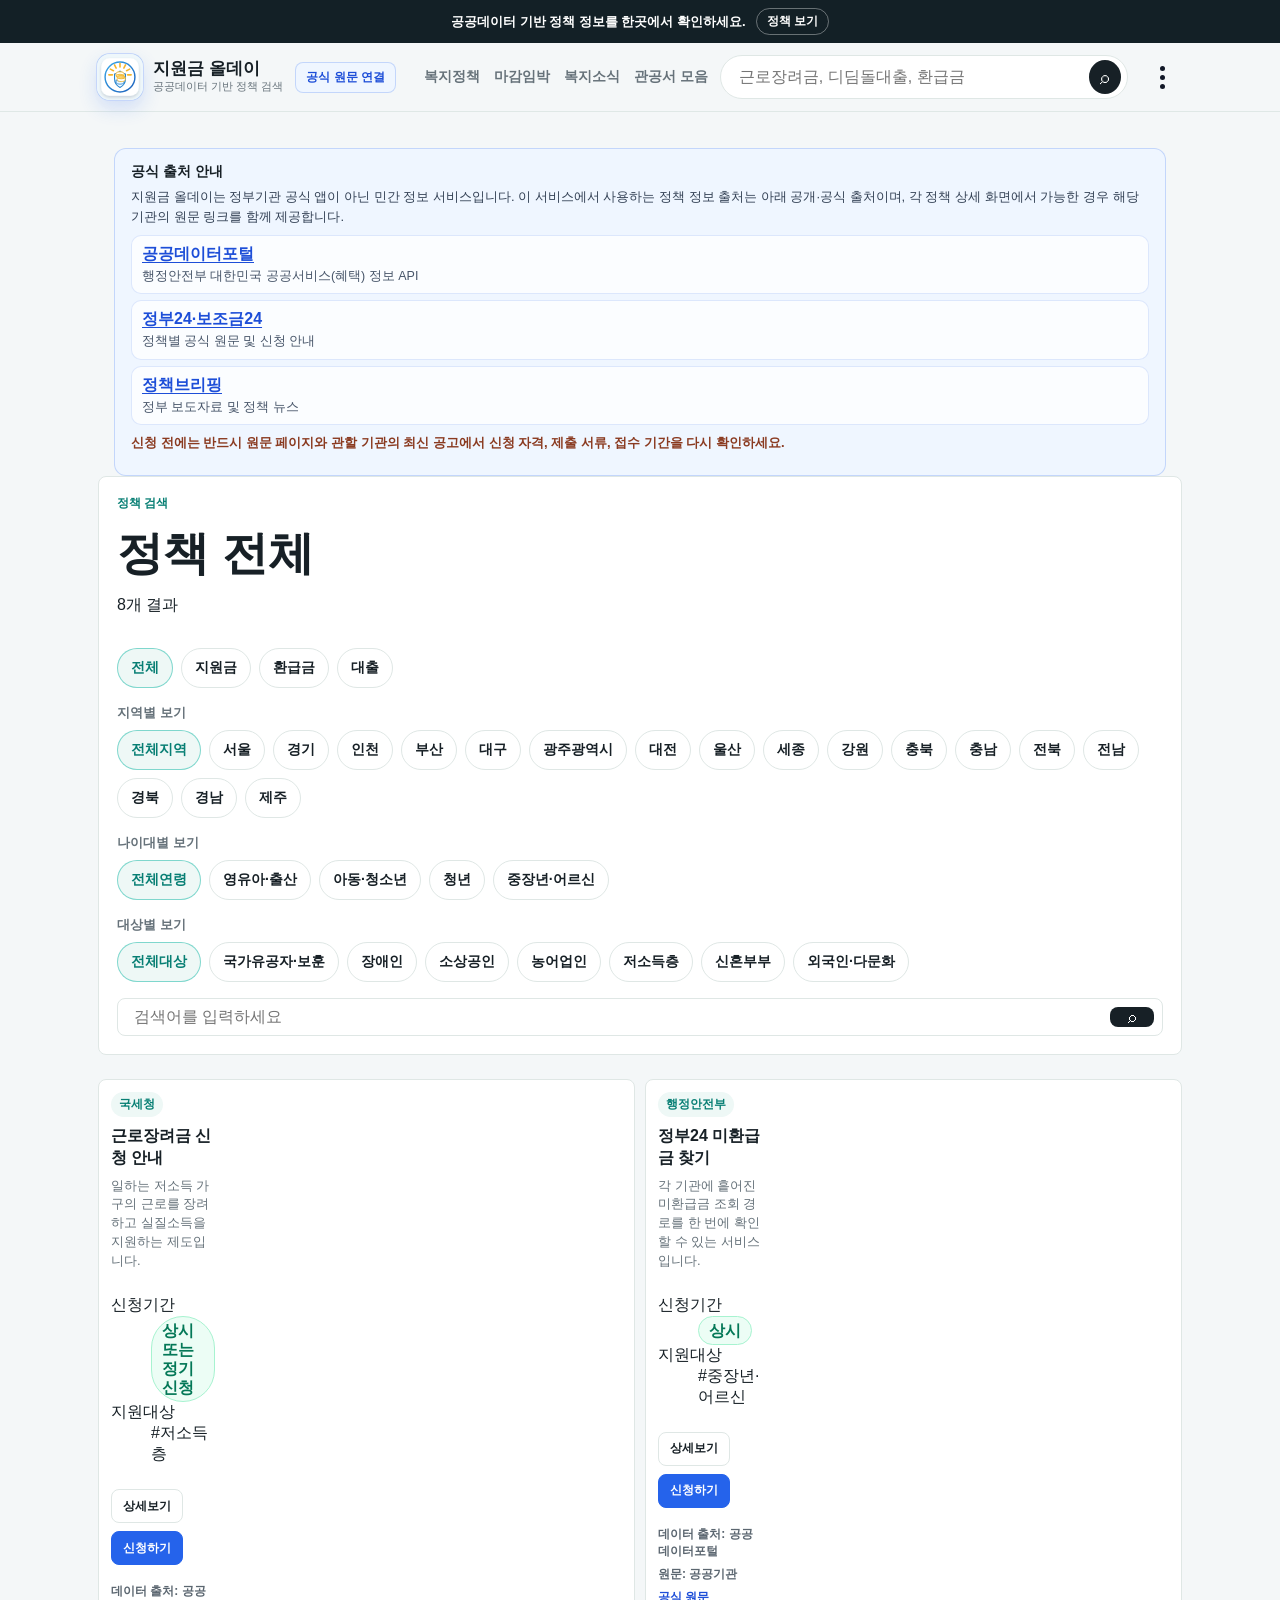
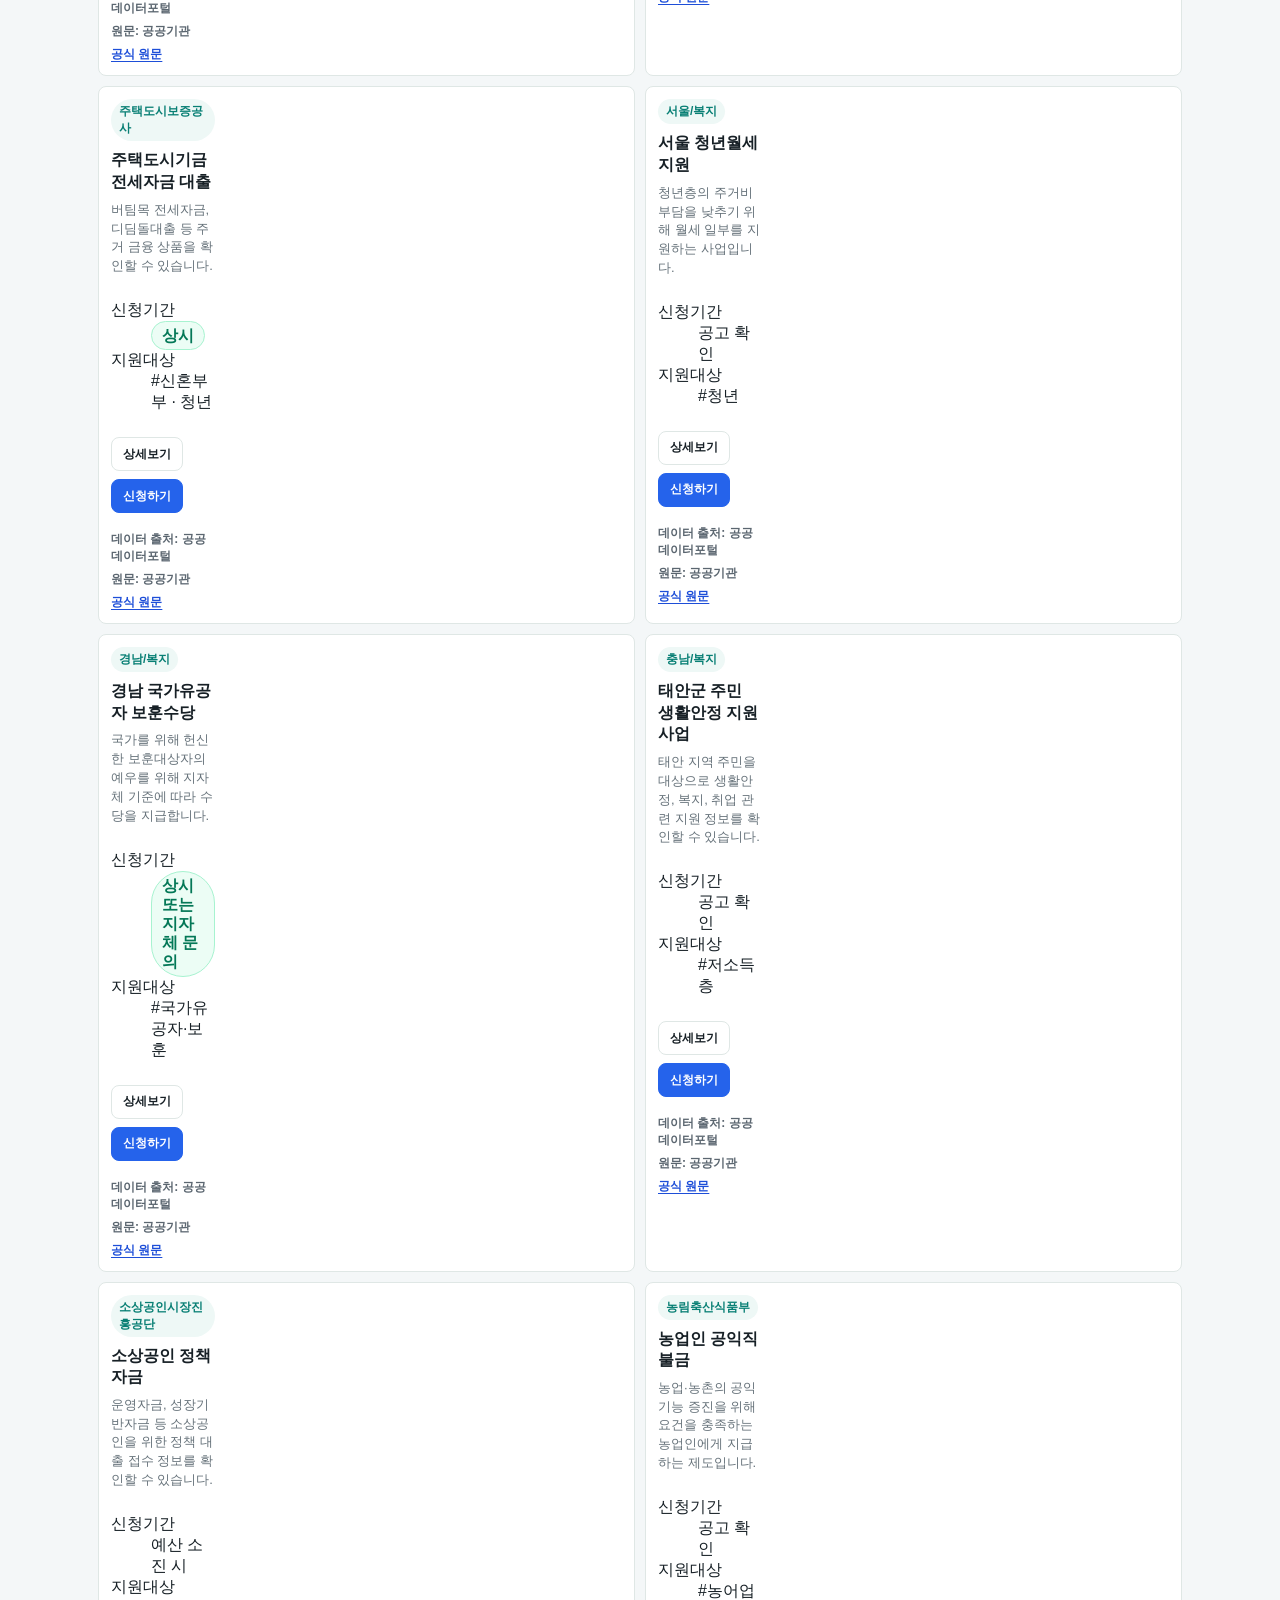
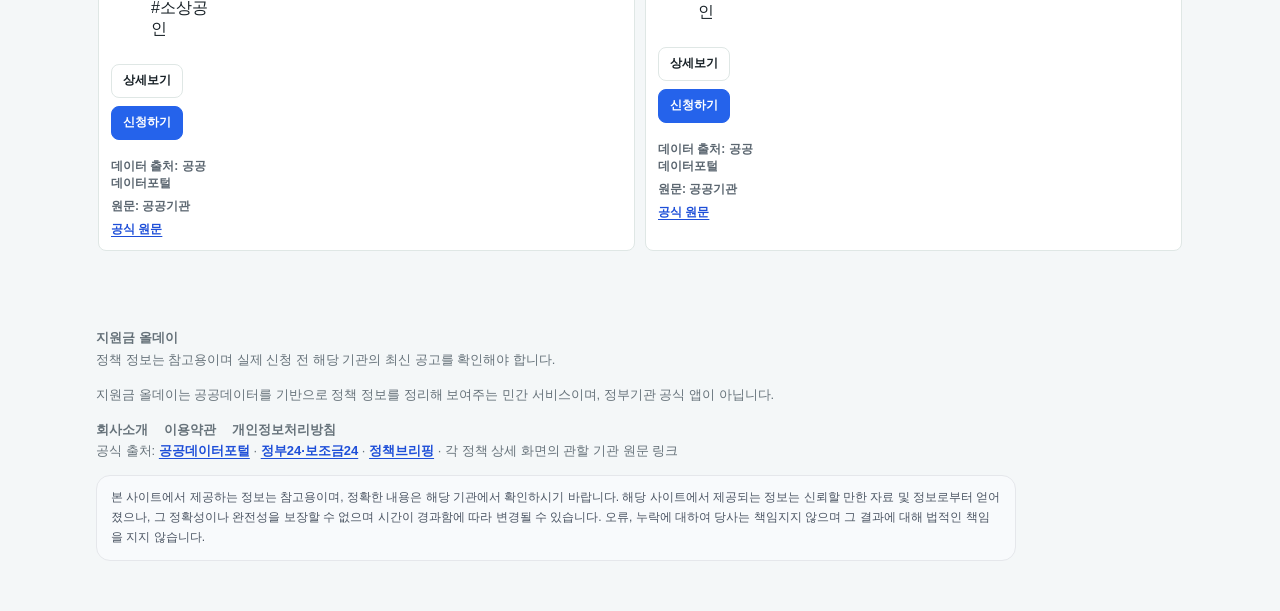
==== commit 14ecccdd: "Bump compliance script version on index" ====
--- a/index.html
+++ b/index.html
@@ -125,6 +125,6 @@
     <script src="mobile-search-action.js?v=3"></script>
     <script src="repeat-search-reset-fix.js?v=1"></script>
     <script src="official-links.js?v=10"></script>
-    <script src="source-compliance-fix.js?v=1"></script>
+    <script src="source-compliance-fix.js?v=3"></script>
   </body>
 </html>
--- a/source-compliance-fix.css
+++ b/source-compliance-fix.css
@@ -20,6 +20,35 @@
   color: #334155;
   font-size: 13px;
   line-height: 1.55;
+}
+
+.source-notice ul {
+  display: grid;
+  gap: 6px;
+  margin: 8px 0;
+  padding: 0;
+  list-style: none;
+}
+
+.source-notice li {
+  display: grid;
+  gap: 2px;
+  padding: 8px 10px;
+  border: 1px solid rgba(37, 99, 235, 0.14);
+  border-radius: 10px;
+  background: rgba(255, 255, 255, 0.72);
+}
+
+.source-notice li span {
+  color: #475569;
+  font-size: 12.5px;
+  line-height: 1.45;
+}
+
+.source-notice-caution {
+  margin-top: 8px !important;
+  color: #8a3a20 !important;
+  font-weight: 850;
 }
 
 .source-notice a,
@@ -76,4 +105,4 @@
   .source-notice p {
     font-size: 12.5px;
   }
-}+}
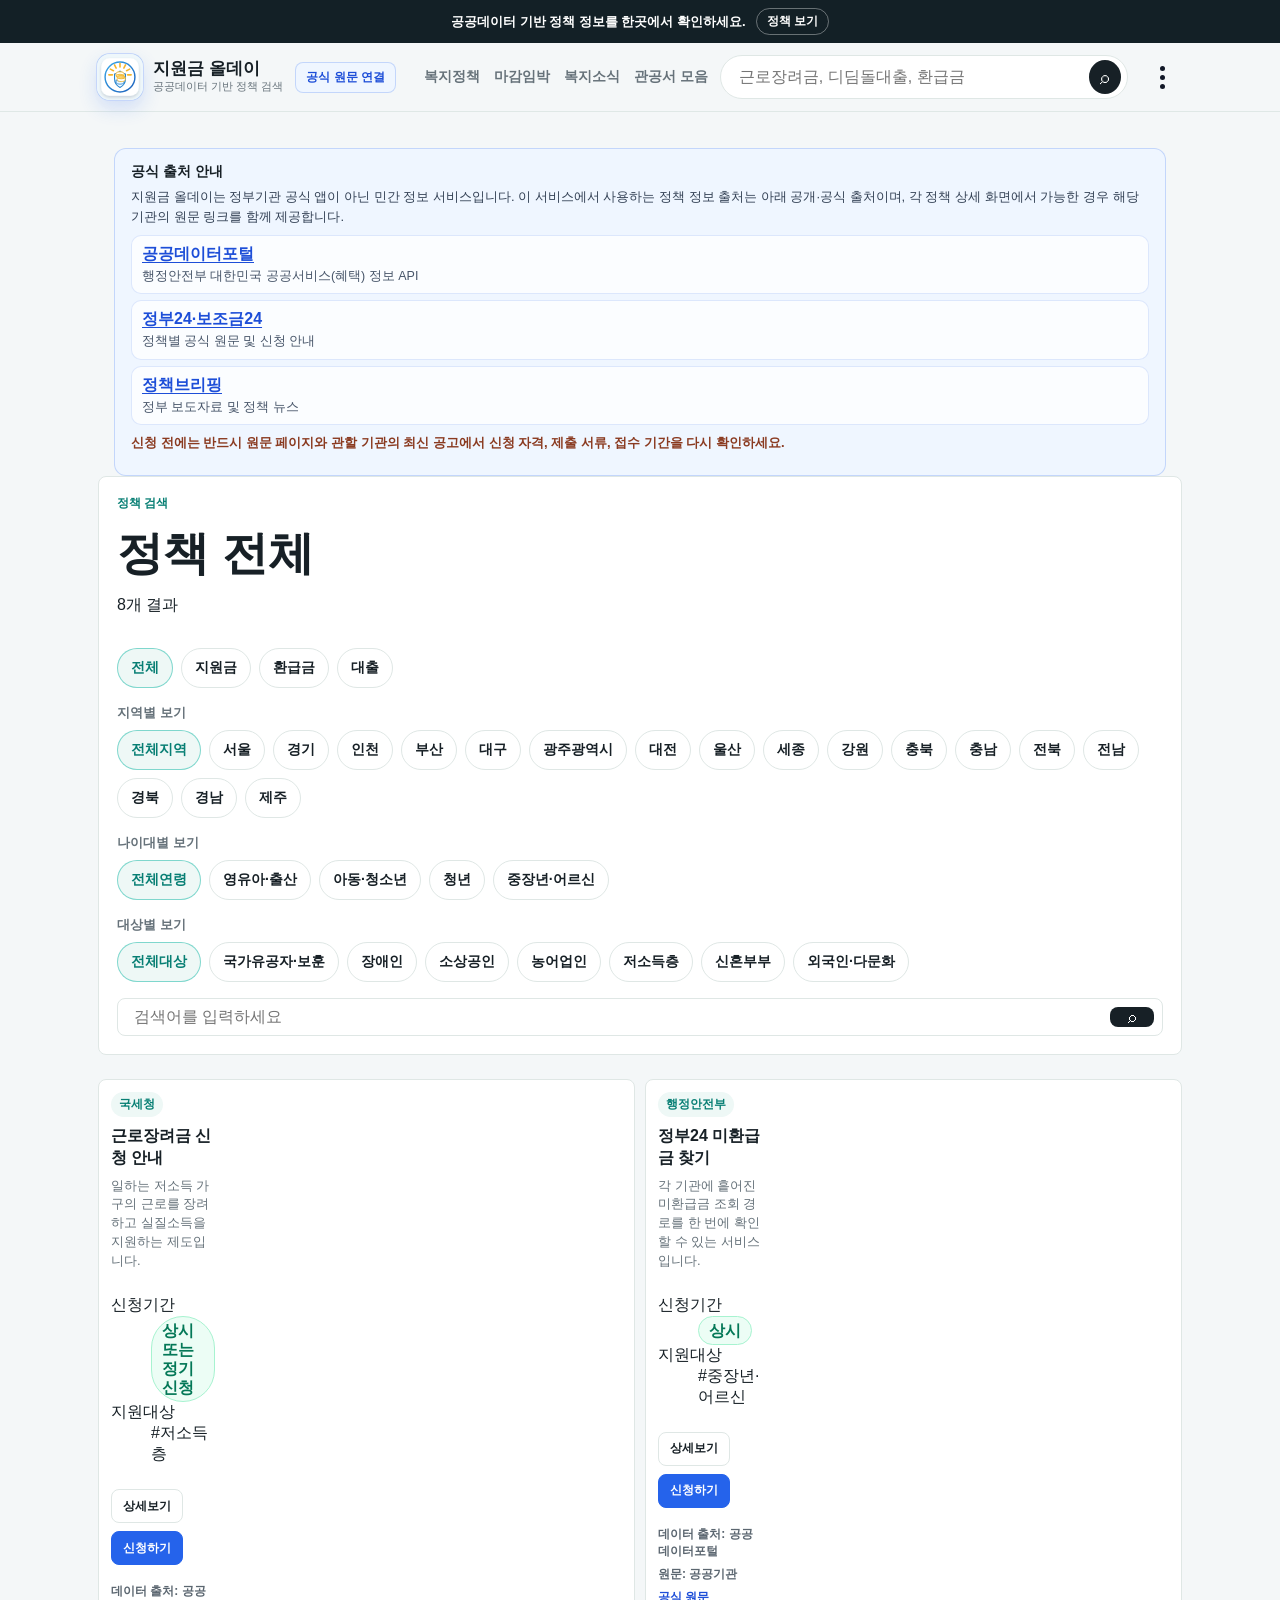
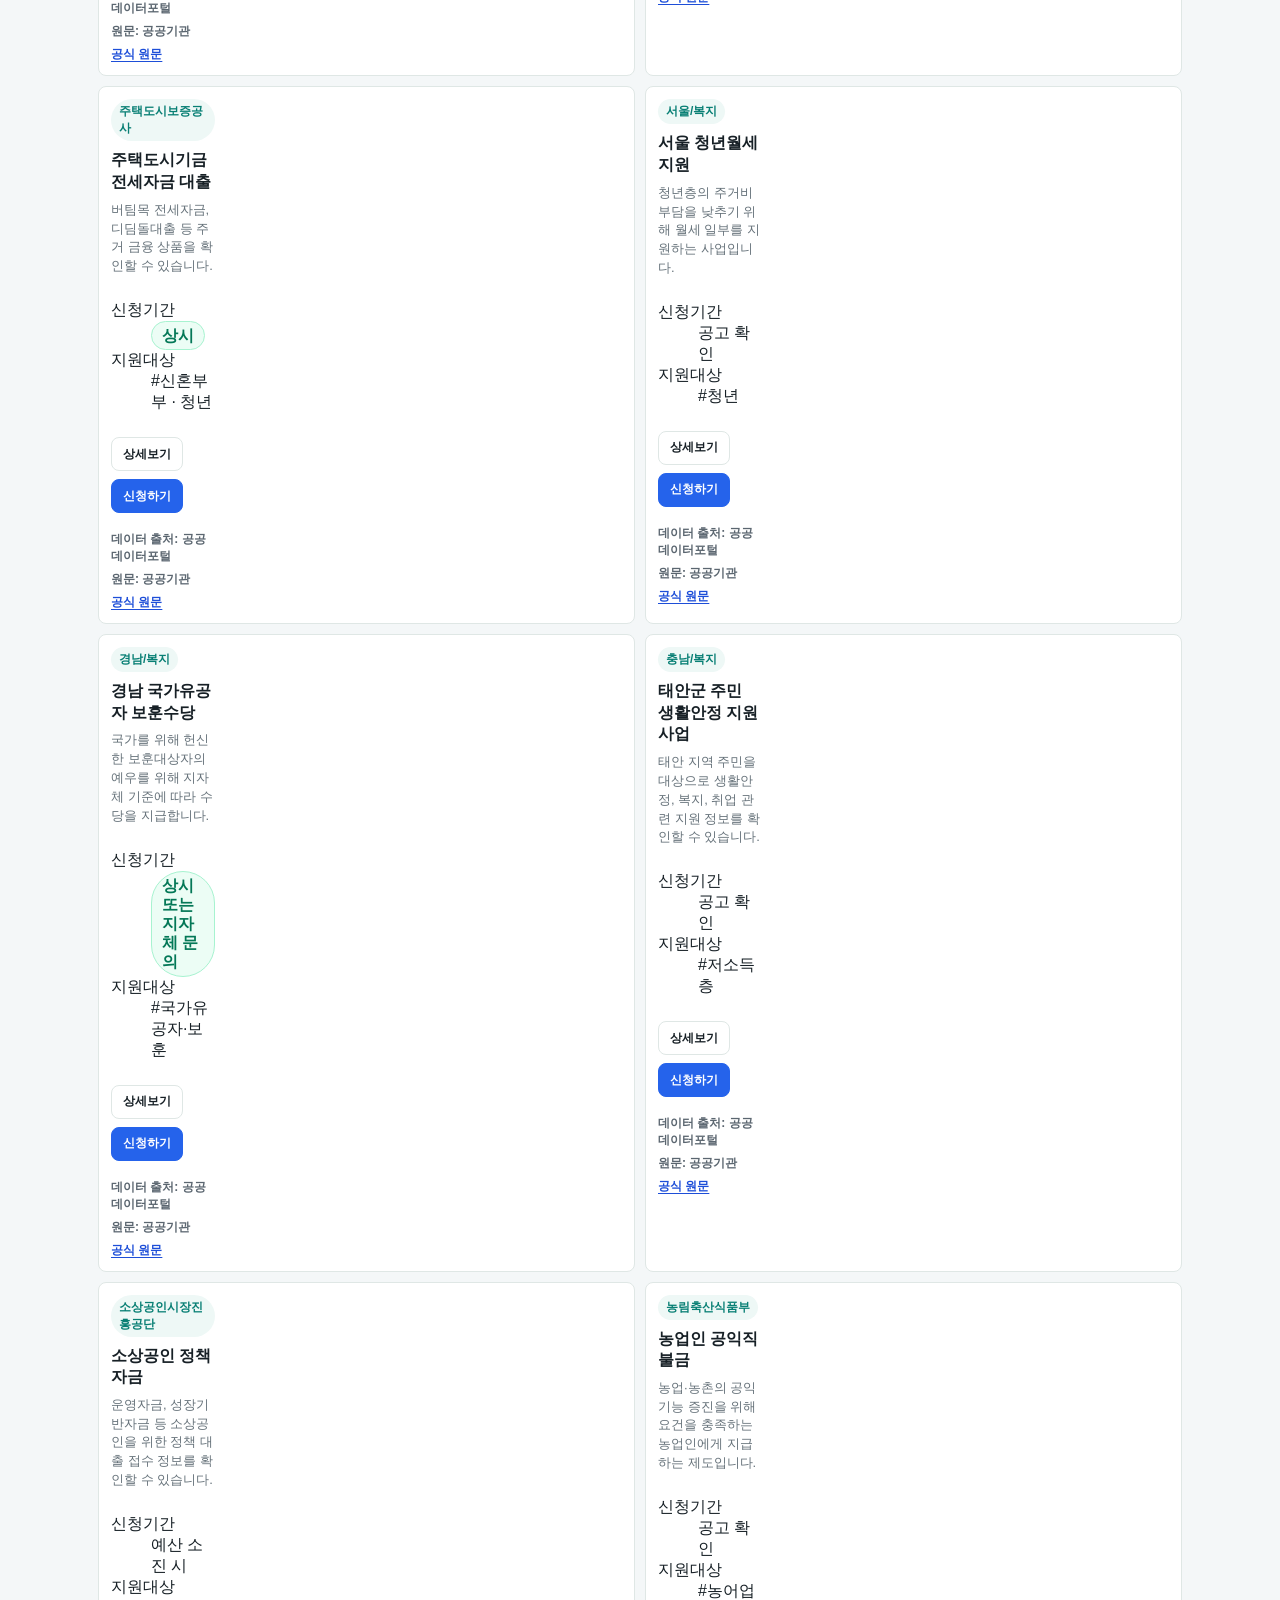
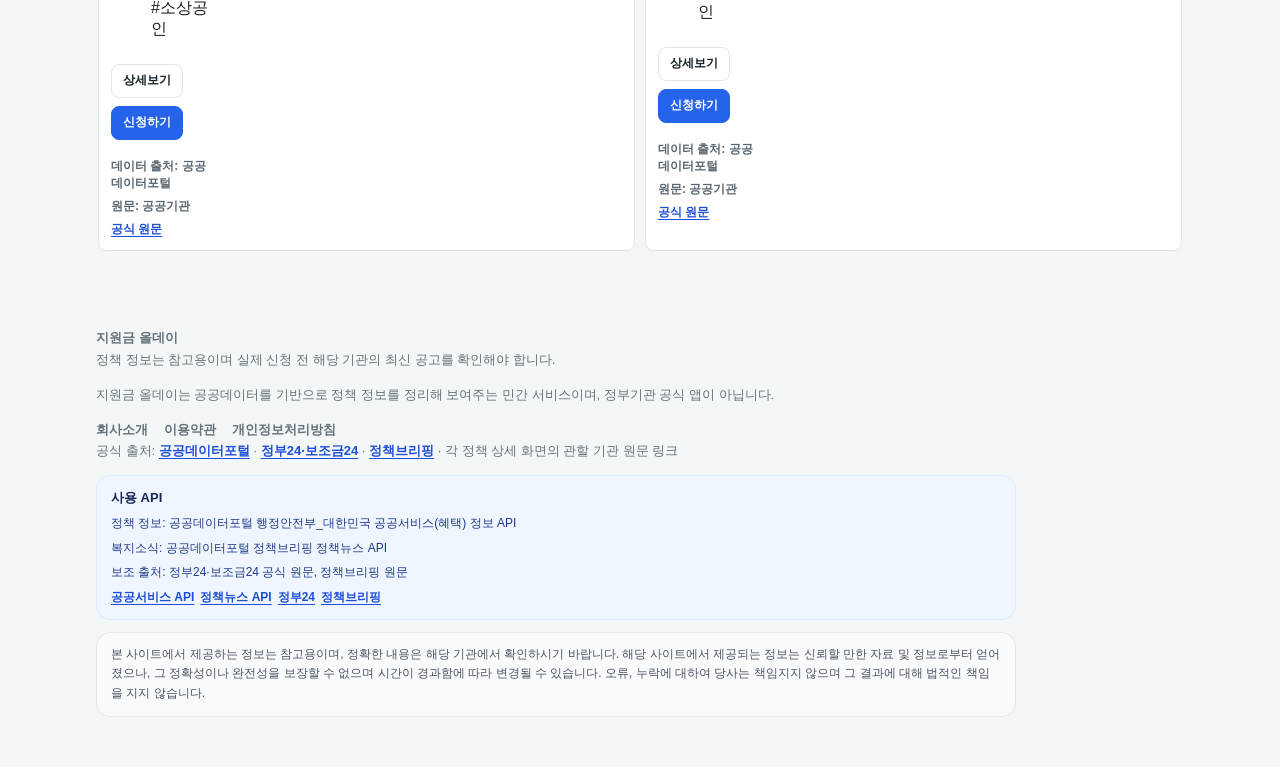
==== commit 4447c6a0: "Add AdSense site verification script" ====
--- a/index.html
+++ b/index.html
@@ -29,6 +29,7 @@
         opacity: 0;
       }
     </style>
+    <script async src="https://pagead2.googlesyndication.com/pagead/js/adsbygoogle.js?client=ca-pub-5751319666030430" crossorigin="anonymous"></script>
   </head>
   <body data-page="category">
     <div class="promo-bar"><span>공공데이터 기반 정책 정보를 한곳에서 확인하세요.</span><a href="category.html">정책 보기</a></div>
@@ -127,4 +128,4 @@
     <script src="official-links.js?v=10"></script>
     <script src="source-compliance-fix.js?v=3"></script>
   </body>
-</html>+</html>
